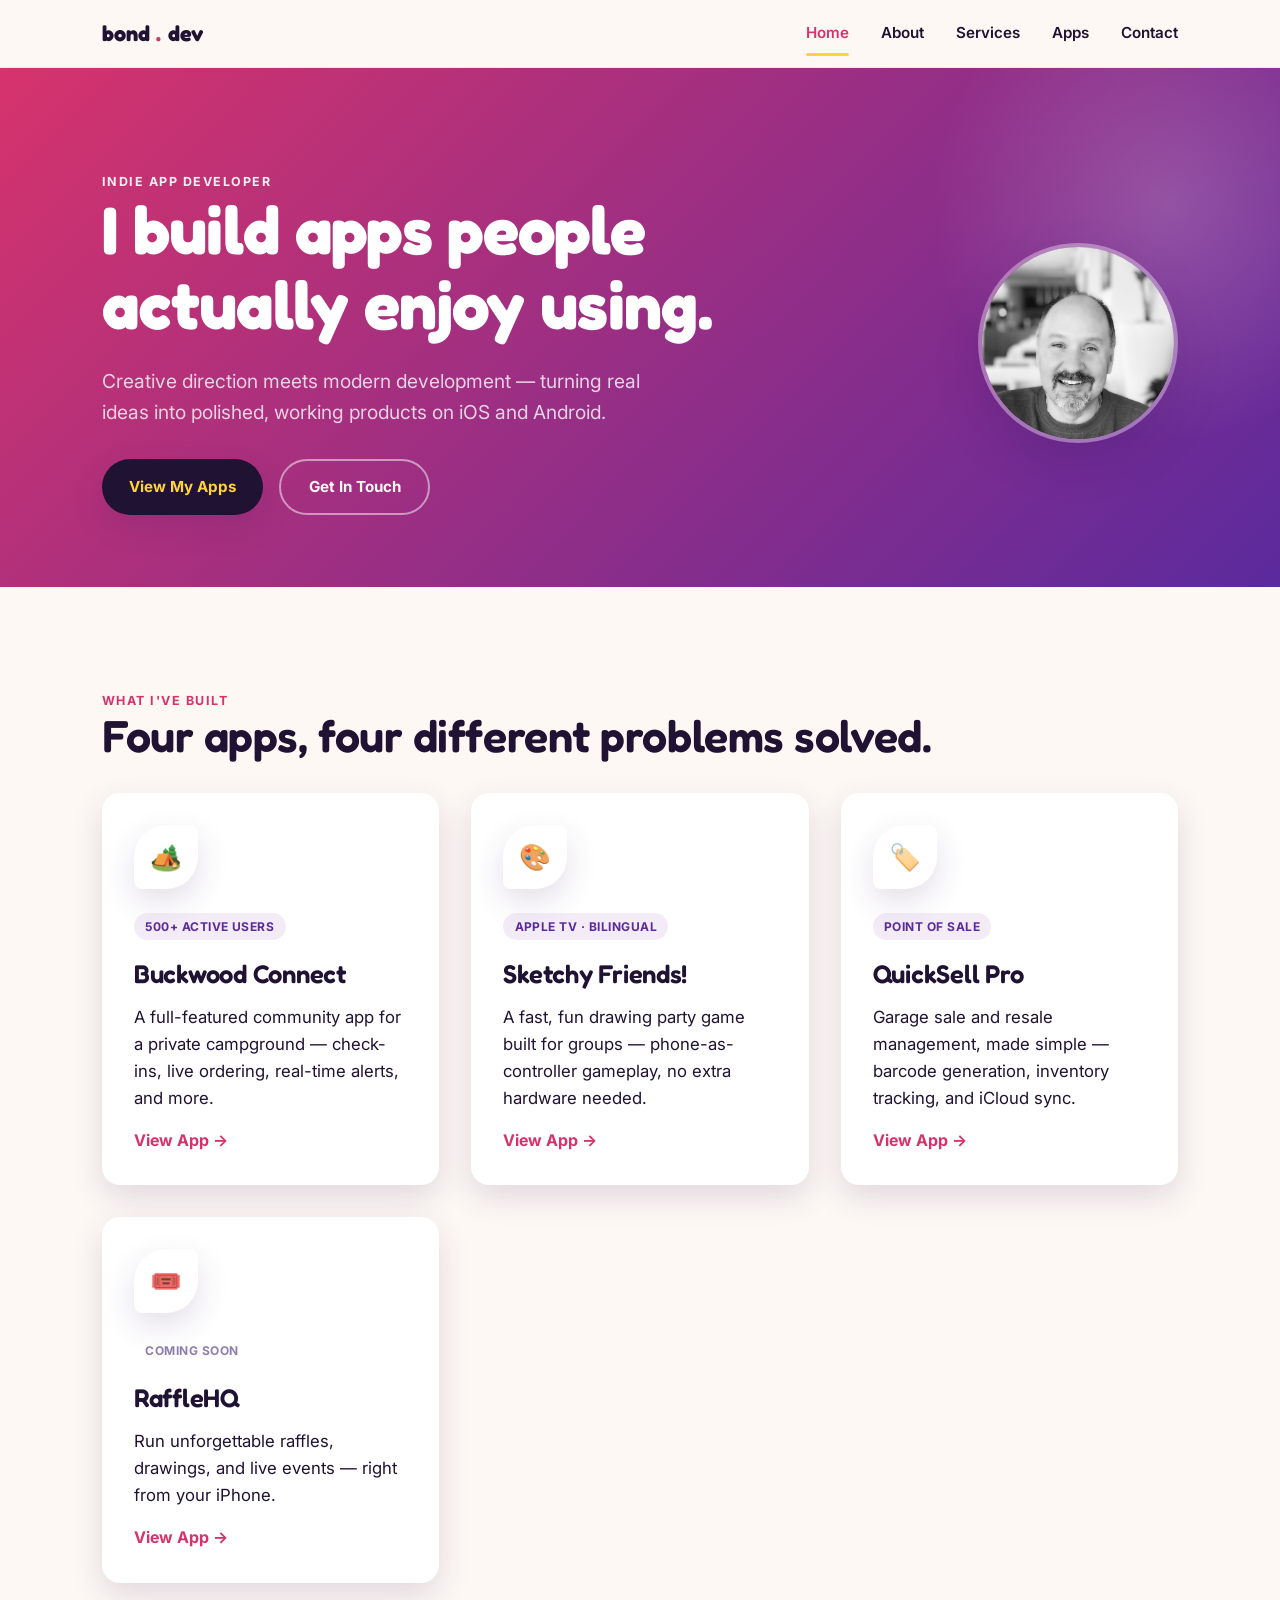
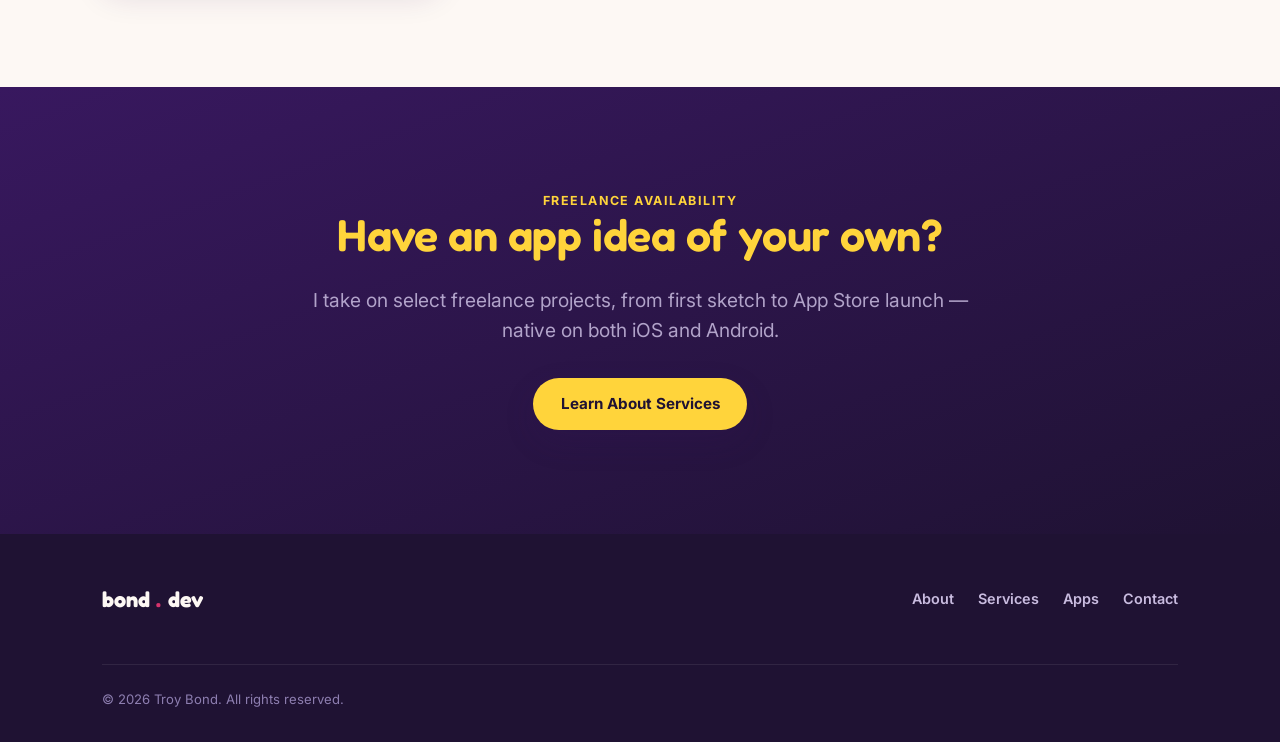
==== index.html @ 11072d7e "Update index.html" ====
<!DOCTYPE html>
<html lang="en">
<head>
<meta charset="UTF-8">
<meta name="viewport" content="width=device-width, initial-scale=1.0">
<title>Bond.dev — Apps People Actually Enjoy Using</title>
<meta name="description" content="Troy Bond builds creative, user-first apps for iOS and Android — and takes on select freelance app development projects.">
<link rel="stylesheet" href="css/style.css">
</head>
<body>

<nav class="site-nav">
  <div class="wrap">
    <a href="index.html" class="brand">bond<span class="dot">.</span>dev</a>
    <button class="nav-toggle" aria-label="Toggle menu">☰</button>
    <div class="nav-links">
      <a href="index.html" class="active">Home</a>
      <a href="about.html">About</a>
      <a href="services.html">Services</a>
      <a href="apps.html">Apps</a>
      <a href="contact.html">Contact</a>
    </div>
  </div>
</nav>

<header class="hero on-brand">
  <div class="wrap">
    <div class="hero-split">
      <div>
        <p class="eyebrow">Indie App Developer</p>
        <h1>I build apps people<br>actually enjoy using.</h1>
        <p class="lede">Creative direction meets modern development — turning real ideas into polished, working products on iOS and Android.</p>
        <div class="hero-actions">
          <a href="apps.html" class="btn btn--primary">View My Apps</a>
          <a href="contact.html" class="btn btn--ghost">Get In Touch</a>
        </div>
      </div>
      <img class="hero-photo" src="images/troy-bond.jpeg" alt="Troy Bond">
    </div>
  </div>
</header>

<section class="section">
  <div class="wrap">
    <p class="eyebrow">What I've Built</p>
    <h2 class="mb-4">Four apps, four different problems solved.</h2>

    <div class="feature-grid" style="grid-template-columns: repeat(auto-fit, minmax(260px, 1fr));">

      <a href="buckwood-connect.html" class="card app-card">
        <div class="stamp stamp--app">🏕️</div>
        <span class="tag">500+ Active Users</span>
        <h3>Buckwood Connect</h3>
        <p>A full-featured community app for a private campground — check-ins, live ordering, real-time alerts, and more.</p>
        <span style="font-weight:700; color: var(--magenta);">View App →</span>
      </a>

      <a href="sketchy-friends.html" class="card app-card">
        <div class="stamp stamp--app">🎨</div>
        <span class="tag">Apple TV · Bilingual</span>
        <h3>Sketchy Friends!</h3>
        <p>A fast, fun drawing party game built for groups — phone-as-controller gameplay, no extra hardware needed.</p>
        <span style="font-weight:700; color: var(--magenta);">View App →</span>
      </a>

      <a href="quicksell-pro.html" class="card app-card">
        <div class="stamp stamp--app">🏷️</div>
        <span class="tag">Point of Sale</span>
        <h3>QuickSell Pro</h3>
        <p>Garage sale and resale management, made simple — barcode generation, inventory tracking, and iCloud sync.</p>
        <span style="font-weight:700; color: var(--magenta);">View App →</span>
      </a>

      <a href="rafflehq.html" class="card app-card">
        <div class="stamp stamp--app">🎟️</div>
        <span class="tag tag--soon">Coming Soon</span>
        <h3>RaffleHQ</h3>
        <p>Run unforgettable raffles, drawings, and live events — right from your iPhone.</p>
        <span style="font-weight:700; color: var(--magenta);">View App →</span>
      </a>

    </div>
  </div>
</section>

<section class="section on-dark">
  <div class="wrap center">
    <p class="eyebrow">Freelance Availability</p>
    <h2 class="mb-3">Have an app idea of your own?</h2>
    <p class="lede max-w-text" style="margin: 0 auto 2rem;">I take on select freelance projects, from first sketch to App Store launch — native on both iOS and Android.</p>
    <a href="services.html" class="btn btn--accent">Learn About Services</a>
  </div>
</section>

<footer class="site-footer">
  <div class="wrap">
    <a href="index.html" class="brand">bond<span class="dot">.</span>dev</a>
    <div class="footer-links">
      <a href="about.html">About</a>
      <a href="services.html">Services</a>
      <a href="apps.html">Apps</a>
      <a href="contact.html">Contact</a>
    </div>
    <p class="footer-fine">© 2026 Troy Bond. All rights reserved.</p>
  </div>
</footer>

<script src="js/main.js"></script>
</body>
</html>
---- css/style.css ----
/* ==========================================================================
   BOND.DEV — Design System
   Bold & Colorful · Magenta-Purple gradient · Yellow accent · Rounded type
   ========================================================================== */

@import url('https://fonts.googleapis.com/css2?family=Fredoka:wght@400;500;600;700&family=Inter:wght@400;500;600;700;800&display=swap');

:root {
  /* Color tokens */
  --magenta: #d6336c;
  --magenta-soft: #f06595;
  --purple: #5b2a9d;
  --purple-deep: #38185f;
  --ink: #1f1233;
  --ink-soft: #c9bce0;
  --ink-faint: #8d7eb0;
  --yellow: #ffd43b;
  --yellow-deep: #f5b800;
  --cream: #fdf8f4;
  --cream-dim: #f3ecf7;
  --white: #ffffff;

  /* Gradients */
  --grad-primary: linear-gradient(135deg, var(--magenta) 0%, var(--purple) 100%);
  --grad-primary-soft: linear-gradient(135deg, var(--magenta-soft) 0%, var(--purple) 100%);
  --grad-deep: linear-gradient(160deg, var(--purple-deep) 0%, var(--ink) 100%);

  /* Type */
  --font-display: 'Fredoka', sans-serif;
  --font-body: 'Inter', sans-serif;

  /* Spacing scale */
  --sp-1: 0.5rem;
  --sp-2: 1rem;
  --sp-3: 1.5rem;
  --sp-4: 2rem;
  --sp-5: 3rem;
  --sp-6: 4.5rem;
  --sp-7: 6.5rem;

  /* Shape */
  --radius-sm: 10px;
  --radius-md: 18px;
  --radius-lg: 28px;
  --radius-stamp: 32px 8px 32px 8px;

  /* Shadow */
  --shadow-card: 0 12px 32px rgba(56, 24, 95, 0.14);
  --shadow-lift: 0 18px 44px rgba(56, 24, 95, 0.22);
}

/* ---------- Reset ---------- */
* { margin: 0; padding: 0; box-sizing: border-box; }

html {
  scroll-behavior: smooth;
}

body {
  font-family: var(--font-body);
  background: var(--cream);
  color: var(--ink);
  line-height: 1.6;
  -webkit-font-smoothing: antialiased;
  overflow-x: hidden;
}

img { max-width: 100%; display: block; }
a { color: inherit; text-decoration: none; }
ul { list-style: none; }
button { font-family: inherit; cursor: pointer; border: none; background: none; }

@media (prefers-reduced-motion: reduce) {
  *, *::before, *::after {
    animation-duration: 0.001ms !important;
    animation-iteration-count: 1 !important;
    transition-duration: 0.001ms !important;
    scroll-behavior: auto !important;
  }
}

:focus-visible {
  outline: 3px solid var(--yellow);
  outline-offset: 3px;
  border-radius: 4px;
}

/* ---------- Typography ---------- */
h1, h2, h3, h4 {
  font-family: var(--font-display);
  font-weight: 600;
  line-height: 1.12;
  letter-spacing: -0.01em;
}

h1 { font-size: clamp(2.4rem, 5.5vw, 4.2rem); font-weight: 700; }
h2 { font-size: clamp(1.9rem, 3.6vw, 2.8rem); }
h3 { font-size: clamp(1.3rem, 2.2vw, 1.6rem); }
h4 { font-size: 1.1rem; font-weight: 600; }

p { font-size: 1.05rem; color: var(--ink); }
.lede { font-size: 1.2rem; color: var(--ink); opacity: 0.85; }

.eyebrow {
  font-family: var(--font-body);
  font-weight: 700;
  font-size: 0.78rem;
  letter-spacing: 0.12em;
  text-transform: uppercase;
  color: var(--magenta);
}

.on-dark .eyebrow { color: var(--yellow); }

/* ---------- Layout helpers ---------- */
.wrap {
  max-width: 1140px;
  margin: 0 auto;
  padding: 0 var(--sp-4);
}

.section {
  padding: var(--sp-7) 0;
}

.section--tight { padding: var(--sp-5) 0; }

.on-dark {
  background: var(--grad-deep);
  color: var(--cream);
}

.on-dark h1 { color: var(--cream); }
.on-dark h2, .on-dark h3 { color: var(--yellow); }
.on-dark h4 { color: var(--cream); }
.on-dark p { color: var(--ink-soft); }

.on-brand {
  background: var(--grad-primary);
  color: var(--white);
}
.on-brand h1, .on-brand h2, .on-brand h3 { color: var(--white); }
.on-brand p { color: rgba(255,255,255,0.92); }

/* ---------- Buttons ---------- */
.btn {
  display: inline-flex;
  align-items: center;
  gap: 0.5rem;
  font-family: var(--font-body);
  font-weight: 700;
  font-size: 0.95rem;
  padding: 0.85rem 1.7rem;
  border-radius: 999px;
  transition: transform 0.18s ease, box-shadow 0.18s ease;
}

.btn:hover { transform: translateY(-2px); }
.btn:active { transform: translateY(0); }

.btn--primary {
  background: var(--ink);
  color: var(--yellow);
  box-shadow: var(--shadow-card);
}
.btn--primary:hover { box-shadow: var(--shadow-lift); }

.btn--accent {
  background: var(--yellow);
  color: var(--ink);
  box-shadow: var(--shadow-card);
}
.btn--accent:hover { box-shadow: var(--shadow-lift); }

.btn--ghost {
  background: transparent;
  color: var(--ink);
  border: 2px solid var(--ink);
}
.on-dark .btn--ghost, .on-brand .btn--ghost {
  color: var(--cream);
  border-color: rgba(255,255,255,0.5);
}

.btn--pending {
  background: rgba(255,255,255,0.15);
  color: var(--cream);
  border: 2px dashed rgba(255,255,255,0.5);
  cursor: default;
}
.btn--pending:hover { transform: none; }

/* ---------- Nav ---------- */
.site-nav {
  position: sticky;
  top: 0;
  z-index: 100;
  background: rgba(253, 248, 244, 0.92);
  backdrop-filter: blur(10px);
  border-bottom: 1px solid rgba(91, 42, 157, 0.08);
}

.site-nav .wrap {
  display: flex;
  align-items: center;
  justify-content: space-between;
  padding-top: var(--sp-2);
  padding-bottom: var(--sp-2);
}

.brand {
  font-family: var(--font-display);
  font-size: 1.35rem;
  font-weight: 700;
  color: var(--ink);
  display: flex;
  align-items: center;
  gap: 0.4rem;
}

.brand .dot { color: var(--magenta); }

.nav-links {
  display: flex;
  gap: var(--sp-4);
  font-weight: 600;
  font-size: 0.95rem;
}

.nav-links a {
  position: relative;
  padding: 0.3rem 0;
  transition: color 0.15s ease;
}

.nav-links a:hover { color: var(--magenta); }

.nav-links a.active { color: var(--magenta); }
.nav-links a.active::after {
  content: '';
  position: absolute;
  left: 0; right: 0; bottom: -6px;
  height: 3px;
  background: var(--yellow);
  border-radius: 3px;
}

.nav-toggle {
  display: none;
  font-size: 1.6rem;
  color: var(--ink);
}

@media (max-width: 760px) {
  .nav-links {
    position: fixed;
    top: 64px;
    left: 0; right: 0;
    background: var(--cream);
    flex-direction: column;
    gap: 0;
    padding: var(--sp-2) var(--sp-4) var(--sp-4);
    transform: translateY(-110%);
    transition: transform 0.25s ease;
    box-shadow: var(--shadow-card);
  }
  .nav-links.open { transform: translateY(0); }
  .nav-links a { padding: 0.8rem 0; border-bottom: 1px solid rgba(91,42,157,0.08); }
  .nav-toggle { display: block; }
}

/* ---------- Footer ---------- */
.site-footer {
  background: var(--ink);
  color: var(--ink-soft);
  padding: var(--sp-5) 0 var(--sp-4);
}

.site-footer .wrap {
  display: flex;
  flex-wrap: wrap;
  justify-content: space-between;
  align-items: center;
  gap: var(--sp-3);
}

.site-footer .brand { color: var(--cream); }
.site-footer a:hover { color: var(--yellow); }

.footer-links {
  display: flex;
  gap: var(--sp-3);
  font-size: 0.9rem;
  font-weight: 600;
}

.footer-fine {
  width: 100%;
  font-size: 0.82rem;
  color: var(--ink-faint);
  margin-top: var(--sp-3);
  padding-top: var(--sp-3);
  border-top: 1px solid rgba(255,255,255,0.08);
}

/* ---------- Stamp (signature element) ---------- */
/* A rounded "sticker" shape used as the recurring visual signature —
   nods to laptop/water-bottle sticker culture, fitting an indie creative-dev brand */
.stamp {
  display: inline-flex;
  align-items: center;
  justify-content: center;
  border-radius: var(--radius-stamp);
  font-family: var(--font-display);
  font-weight: 600;
  text-align: center;
  position: relative;
}

.stamp--app {
  width: 64px;
  height: 64px;
  font-size: 1.6rem;
  background: var(--white);
  box-shadow: var(--shadow-card);
  color: var(--ink);
  flex-shrink: 0;
}

/* ---------- Cards ---------- */
.card {
  background: var(--white);
  border-radius: var(--radius-md);
  padding: var(--sp-4);
  box-shadow: var(--shadow-card);
  transition: transform 0.2s ease, box-shadow 0.2s ease;
}

.card:hover { transform: translateY(-4px); box-shadow: var(--shadow-lift); }

.app-card {
  display: flex;
  flex-direction: column;
  gap: var(--sp-2);
  text-decoration: none;
}

.app-card .stamp--app { margin-bottom: var(--sp-1); }

.app-card h3 { margin-top: 0.2rem; }

.app-card .tag {
  display: inline-block;
  font-size: 0.75rem;
  font-weight: 700;
  letter-spacing: 0.04em;
  text-transform: uppercase;
  padding: 0.25rem 0.7rem;
  border-radius: 999px;
  background: var(--cream-dim);
  color: var(--purple);
  width: fit-content;
}

.app-card .tag--soon {
  background: rgba(255,255,255,0.15);
  color: var(--ink-faint);
}

.app-card-img {
  width: calc(100% + 2 * var(--sp-4));
  height: 170px;
  margin: calc(-1 * var(--sp-4)) calc(-1 * var(--sp-4)) var(--sp-3);
  border-radius: var(--radius-md) var(--radius-md) 0 0;
  display: block;
  object-fit: cover;
  object-position: center;
}

/* ---------- Hero photo ---------- */
.hero-split {
  display: grid;
  grid-template-columns: 1fr auto;
  gap: var(--sp-5);
  align-items: center;
}

.hero-photo {
  width: 200px;
  height: 200px;
  border-radius: 50%;
  object-fit: cover;
  object-position: top center;
  border: 4px solid rgba(255,255,255,0.35);
  flex-shrink: 0;
  box-shadow: var(--shadow-lift);
}

@media (max-width: 640px) {
  .hero-split { grid-template-columns: 1fr; }
  .hero-photo { width: 130px; height: 130px; margin: 0 auto; order: -1; }
}

/* ---------- Hero ---------- */
.hero {
  padding: var(--sp-7) 0 var(--sp-6);
  position: relative;
  overflow: hidden;
}

.hero::before {
  content: '';
  position: absolute;
  top: -20%; right: -10%;
  width: 480px; height: 480px;
  background: radial-gradient(circle, rgba(255,255,255,0.18) 0%, transparent 70%);
  border-radius: 50%;
  pointer-events: none;
}

.hero .wrap {
  display: grid;
  gap: var(--sp-4);
}

.hero h1 { margin-bottom: var(--sp-3); }
.hero .lede { margin-bottom: var(--sp-4); max-width: 540px; }
.hero-actions { display: flex; gap: var(--sp-2); flex-wrap: wrap; }

/* ---------- Feature blocks ---------- */
.feature-grid {
  display: grid;
  grid-template-columns: repeat(auto-fit, minmax(240px, 1fr));
  gap: var(--sp-4);
  margin-top: var(--sp-4);
}

.feature {
  display: flex;
  flex-direction: column;
  gap: 0.4rem;
}

.feature h4 { color: var(--purple); }
.on-dark .feature h4, .on-brand .feature h4 { color: var(--yellow); }

.feature p { font-size: 0.97rem; }

/* ---------- Process steps ---------- */
.process-list {
  display: flex;
  flex-direction: column;
  gap: var(--sp-3);
  margin-top: var(--sp-4);
}

.process-step {
  display: flex;
  gap: var(--sp-3);
  align-items: flex-start;
}

.process-num {
  flex-shrink: 0;
  width: 48px; height: 48px;
  border-radius: var(--radius-stamp);
  background: var(--grad-primary);
  color: var(--white);
  display: flex;
  align-items: center;
  justify-content: center;
  font-family: var(--font-display);
  font-weight: 700;
  font-size: 1.1rem;
}

.process-step h4 { margin-bottom: 0.2rem; }

/* ---------- Stat callout ---------- */
.stat-callout {
  display: inline-flex;
  align-items: center;
  gap: var(--sp-2);
  background: rgba(255,255,255,0.14);
  border: 1px solid rgba(255,255,255,0.25);
  border-radius: var(--radius-md);
  padding: var(--sp-2) var(--sp-3);
  font-weight: 700;
  margin-top: var(--sp-2);
}

.stat-callout .num {
  font-family: var(--font-display);
  font-size: 1.6rem;
  color: var(--yellow);
}

/* ---------- Screenshot placeholder ---------- */
.shot-row {
  display: grid;
  grid-template-columns: repeat(auto-fit, minmax(160px, 1fr));
  gap: var(--sp-3);
  margin: var(--sp-5) 0;
}

.shot-placeholder {
  aspect-ratio: 9/19.5;
  border-radius: var(--radius-lg);
  background: linear-gradient(160deg, rgba(255,255,255,0.16), rgba(255,255,255,0.04));
  border: 2px dashed rgba(255,255,255,0.35);
  display: flex;
  align-items: center;
  justify-content: center;
  text-align: center;
  font-size: 0.82rem;
  color: var(--ink-soft);
  padding: var(--sp-2);
}

body:not(.on-dark-page) .shot-placeholder {
  border-color: rgba(91,42,157,0.3);
  background: var(--cream-dim);
  color: var(--ink-faint);
}

/* Real screenshots */
.shot-img {
  width: 100%;
  border-radius: var(--radius-lg);
  display: block;
  box-shadow: var(--shadow-lift);
}

/* Landscape screenshots (Apple TV) */
.shot-row--landscape {
  grid-template-columns: repeat(auto-fit, minmax(280px, 1fr));
}

/* App banner image (hero area) */
.app-banner-img {
  width: 100%;
  max-width: 820px;
  border-radius: var(--radius-lg);
  display: block;
  margin: var(--sp-4) auto 0;
  box-shadow: var(--shadow-lift);
}

/* ---------- Forms ---------- */
.form-field {
  display: flex;
  flex-direction: column;
  gap: 0.4rem;
  margin-bottom: var(--sp-3);
}

.form-field label {
  font-weight: 700;
  font-size: 0.9rem;
}

.form-field input,
.form-field textarea {
  font-family: var(--font-body);
  font-size: 1rem;
  padding: 0.85rem 1rem;
  border-radius: var(--radius-sm);
  border: 2px solid var(--cream-dim);
  background: var(--white);
  color: var(--ink);
  transition: border-color 0.15s ease;
}

.form-field input:focus,
.form-field textarea:focus {
  border-color: var(--magenta);
  outline: none;
}

.form-field textarea { resize: vertical; min-height: 140px; }

.form-note {
  font-size: 0.85rem;
  color: var(--ink-faint);
  margin-top: var(--sp-2);
}

.form-success {
  display: none;
  background: var(--cream-dim);
  border-radius: var(--radius-md);
  padding: var(--sp-3);
  font-weight: 600;
  color: var(--purple);
}

.form-success.show { display: block; }

/* ---------- Two column layout ---------- */
.split {
  display: grid;
  grid-template-columns: 1fr 1fr;
  gap: var(--sp-5);
  align-items: center;
}

@media (max-width: 760px) {
  .split { grid-template-columns: 1fr; }
}

/* ---------- App page header ---------- */
.app-header {
  display: flex;
  align-items: center;
  gap: var(--sp-3);
  margin-bottom: var(--sp-2);
}

.app-header .stamp--app { width: 80px; height: 80px; font-size: 2rem; }

.pending-badge {
  display: inline-flex;
  align-items: center;
  gap: 0.4rem;
  background: rgba(255,255,255,0.15);
  border: 1px dashed rgba(255,255,255,0.5);
  border-radius: 999px;
  padding: 0.5rem 1.1rem;
  font-size: 0.85rem;
  font-weight: 700;
  color: var(--cream);
}

.pending-badge::before {
  content: '';
  width: 8px; height: 8px;
  border-radius: 50%;
  background: var(--yellow);
}

/* ---------- Generic utility ---------- */
.center { text-align: center; }
.mt-1 { margin-top: var(--sp-1); }
.mt-2 { margin-top: var(--sp-2); }
.mt-3 { margin-top: var(--sp-3); }
.mt-4 { margin-top: var(--sp-4); }
.mb-2 { margin-bottom: var(--sp-2); }
.mb-3 { margin-bottom: var(--sp-3); }
.mb-4 { margin-bottom: var(--sp-4); }
.max-w-text { max-width: 680px; }
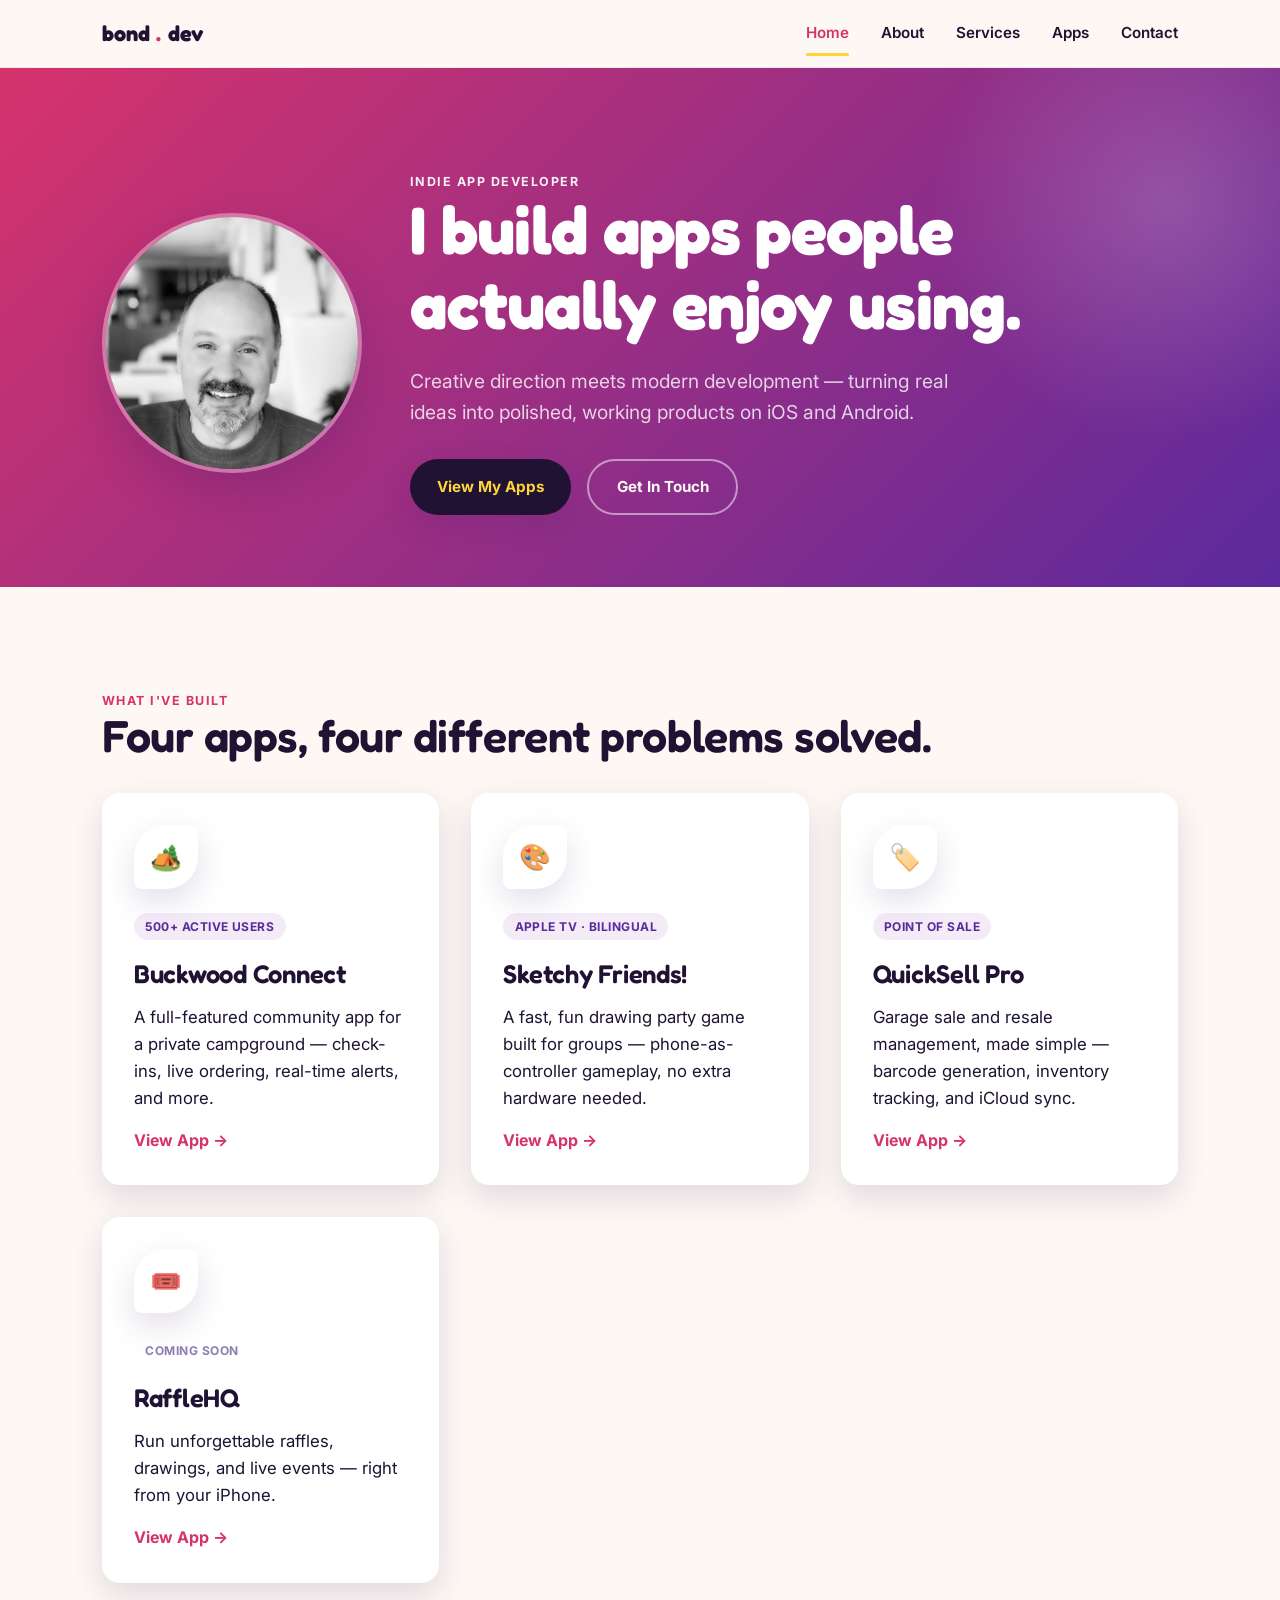
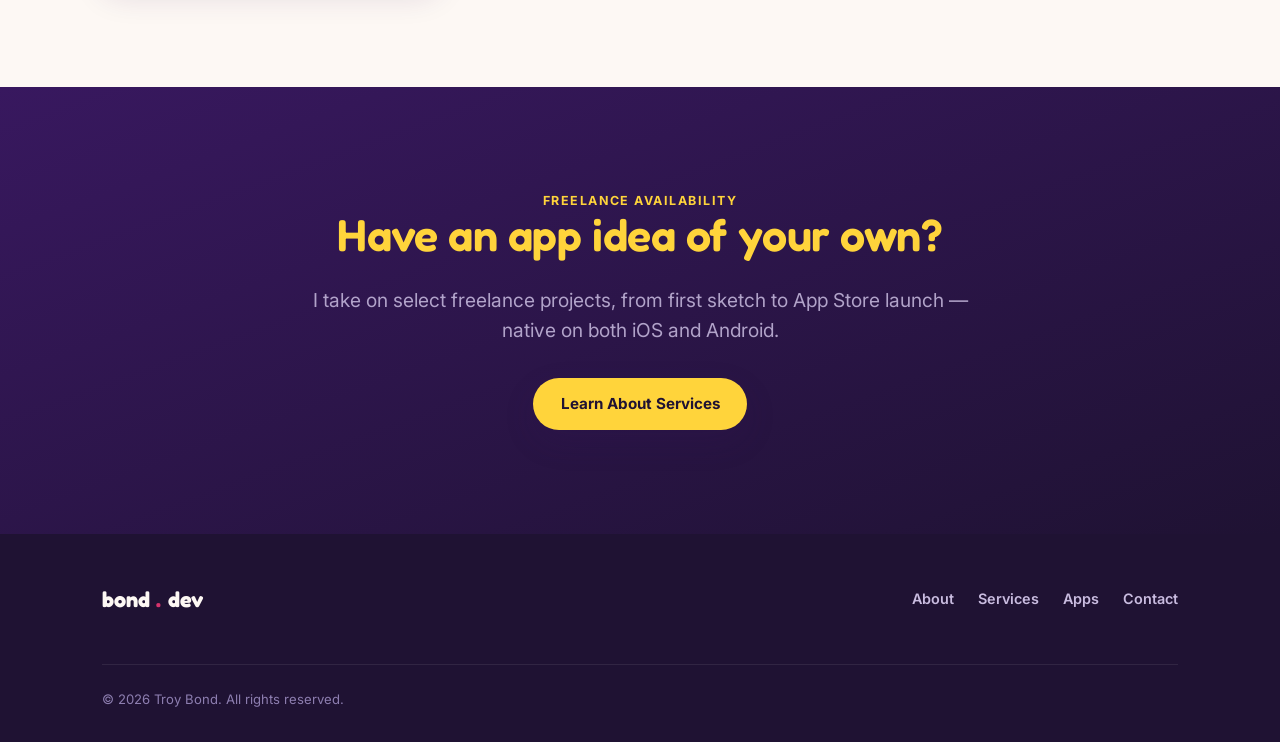
==== commit 936d85a8: "Update index.html" ====
--- a/index.html
+++ b/index.html
@@ -26,6 +26,7 @@
 <header class="hero on-brand">
   <div class="wrap">
     <div class="hero-split">
+      <img class="hero-photo" src="images/troy-bond.jpeg" alt="Troy Bond">
       <div>
         <p class="eyebrow">Indie App Developer</p>
         <h1>I build apps people<br>actually enjoy using.</h1>
@@ -35,7 +36,6 @@
           <a href="contact.html" class="btn btn--ghost">Get In Touch</a>
         </div>
       </div>
-      <img class="hero-photo" src="images/troy-bond.jpeg" alt="Troy Bond">
     </div>
   </div>
 </header>
--- a/css/style.css
+++ b/css/style.css
@@ -367,11 +367,16 @@
   color: var(--ink-faint);
 }
 
-.app-card-img {
-  width: calc(100% + 2 * var(--sp-4));
-  height: 170px;
+.app-card-img-wrap {
   margin: calc(-1 * var(--sp-4)) calc(-1 * var(--sp-4)) var(--sp-3);
   border-radius: var(--radius-md) var(--radius-md) 0 0;
+  overflow: hidden;
+  height: 170px;
+}
+
+.app-card-img {
+  width: 100%;
+  height: 100%;
   display: block;
   object-fit: cover;
   object-position: center;
@@ -380,14 +385,14 @@
 /* ---------- Hero photo ---------- */
 .hero-split {
   display: grid;
-  grid-template-columns: 1fr auto;
+  grid-template-columns: auto 1fr;
   gap: var(--sp-5);
   align-items: center;
 }
 
 .hero-photo {
-  width: 200px;
-  height: 200px;
+  width: 260px;
+  height: 260px;
   border-radius: 50%;
   object-fit: cover;
   object-position: top center;
@@ -396,9 +401,9 @@
   box-shadow: var(--shadow-lift);
 }
 
-@media (max-width: 640px) {
+@media (max-width: 680px) {
   .hero-split { grid-template-columns: 1fr; }
-  .hero-photo { width: 130px; height: 130px; margin: 0 auto; order: -1; }
+  .hero-photo { width: 150px; height: 150px; margin: 0 auto; }
 }
 
 /* ---------- Hero ---------- */
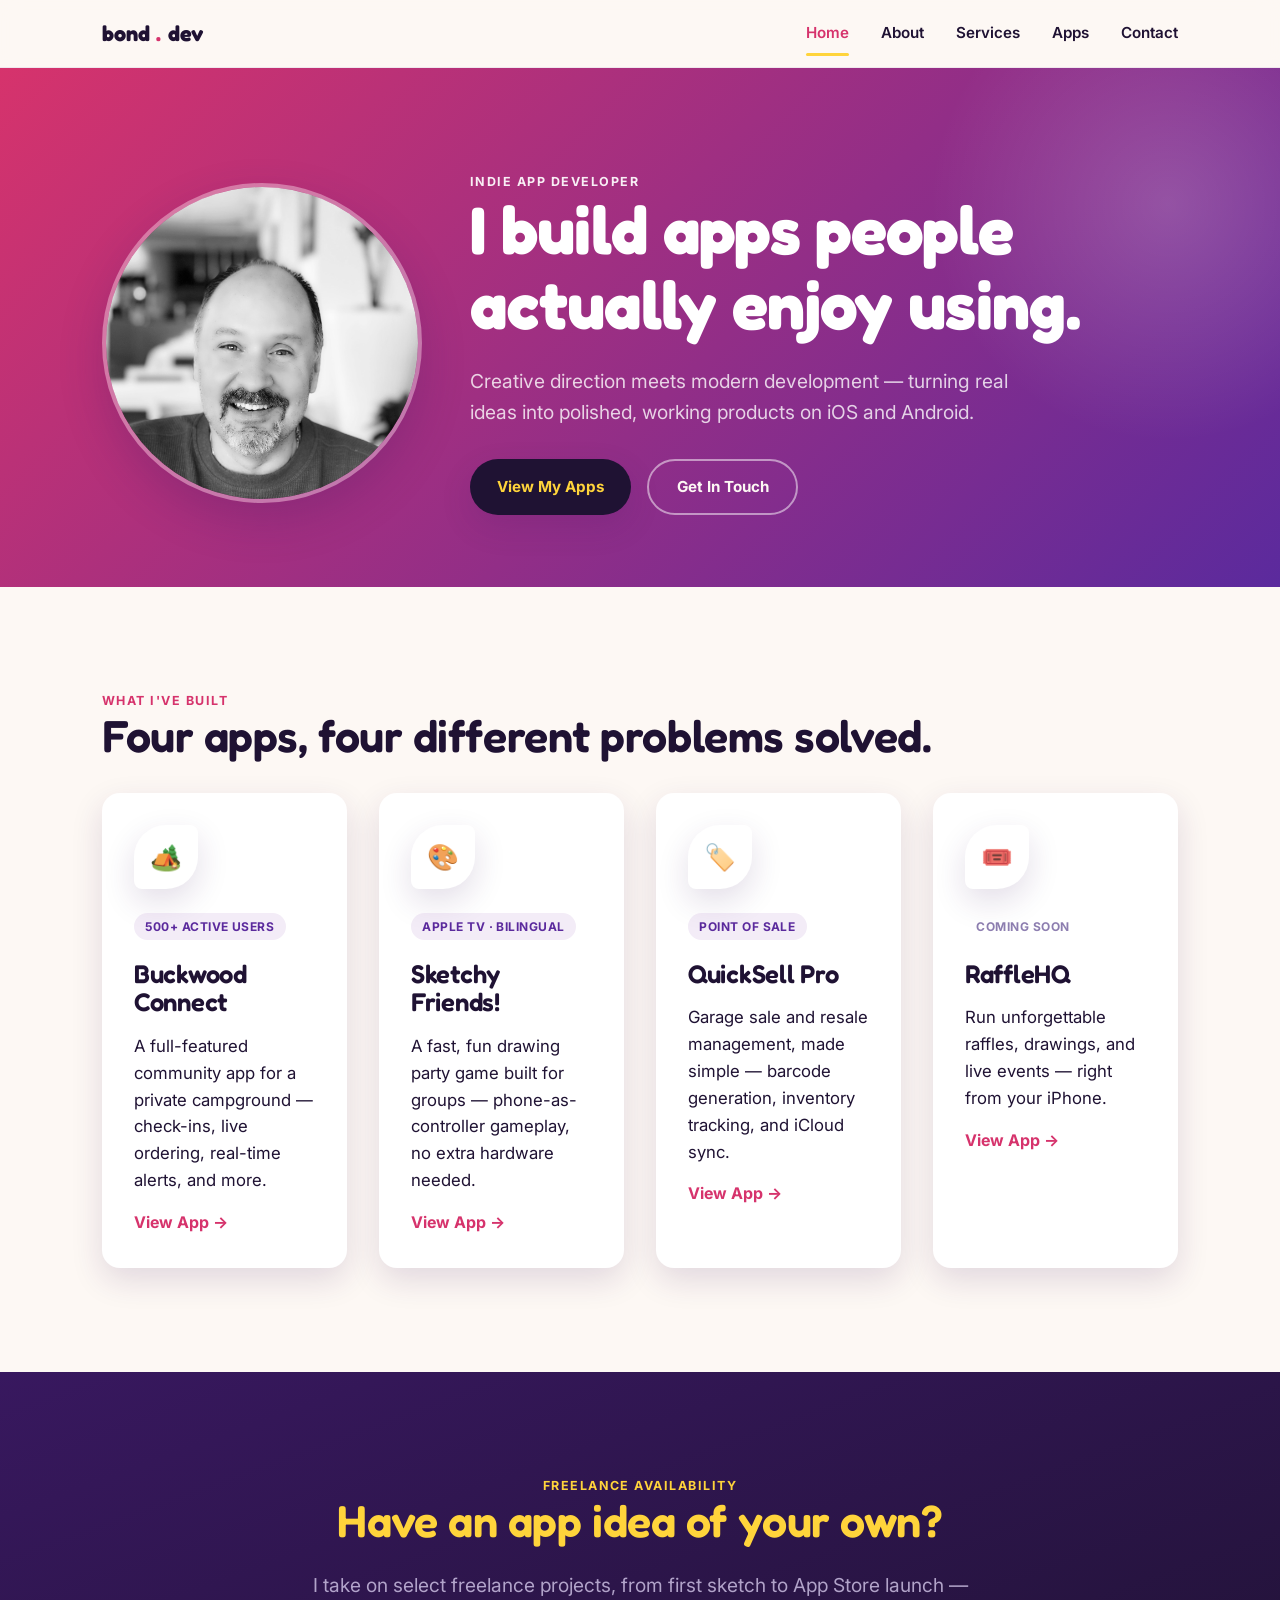
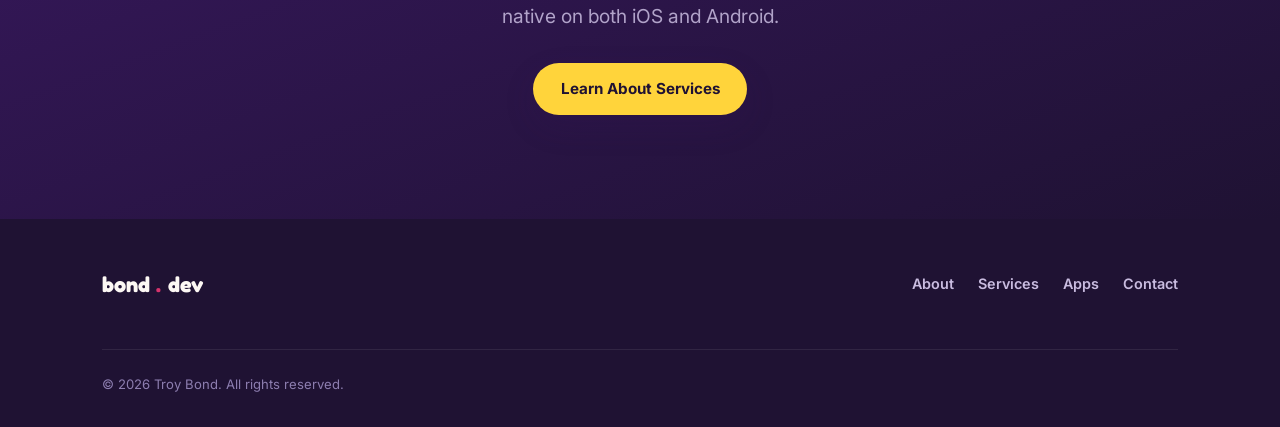
==== commit 8300901f: "Update index.html" ====
--- a/index.html
+++ b/index.html
@@ -45,7 +45,7 @@
     <p class="eyebrow">What I've Built</p>
     <h2 class="mb-4">Four apps, four different problems solved.</h2>
 
-    <div class="feature-grid" style="grid-template-columns: repeat(auto-fit, minmax(260px, 1fr));">
+    <div class="feature-grid" style="grid-template-columns: repeat(auto-fit, minmax(200px, 1fr));">
 
       <a href="buckwood-connect.html" class="card app-card">
         <div class="stamp stamp--app">🏕️</div>
--- a/css/style.css
+++ b/css/style.css
@@ -367,11 +367,15 @@
   color: var(--ink-faint);
 }
 
+/* Cards with banner images — zero padding on card, image fills top naturally */
+.app-card--with-img {
+  padding: 0;
+  overflow: hidden; /* clips image corners to card border-radius */
+}
+
 .app-card-img-wrap {
-  margin: calc(-1 * var(--sp-4)) calc(-1 * var(--sp-4)) var(--sp-3);
-  border-radius: var(--radius-md) var(--radius-md) 0 0;
-  overflow: hidden;
   height: 170px;
+  width: 100%;
 }
 
 .app-card-img {
@@ -382,6 +386,13 @@
   object-position: center;
 }
 
+.app-card-body {
+  padding: var(--sp-4);
+  display: flex;
+  flex-direction: column;
+  gap: var(--sp-2);
+}
+
 /* ---------- Hero photo ---------- */
 .hero-split {
   display: grid;
@@ -391,8 +402,8 @@
 }
 
 .hero-photo {
-  width: 260px;
-  height: 260px;
+  width: 320px;
+  height: 320px;
   border-radius: 50%;
   object-fit: cover;
   object-position: top center;
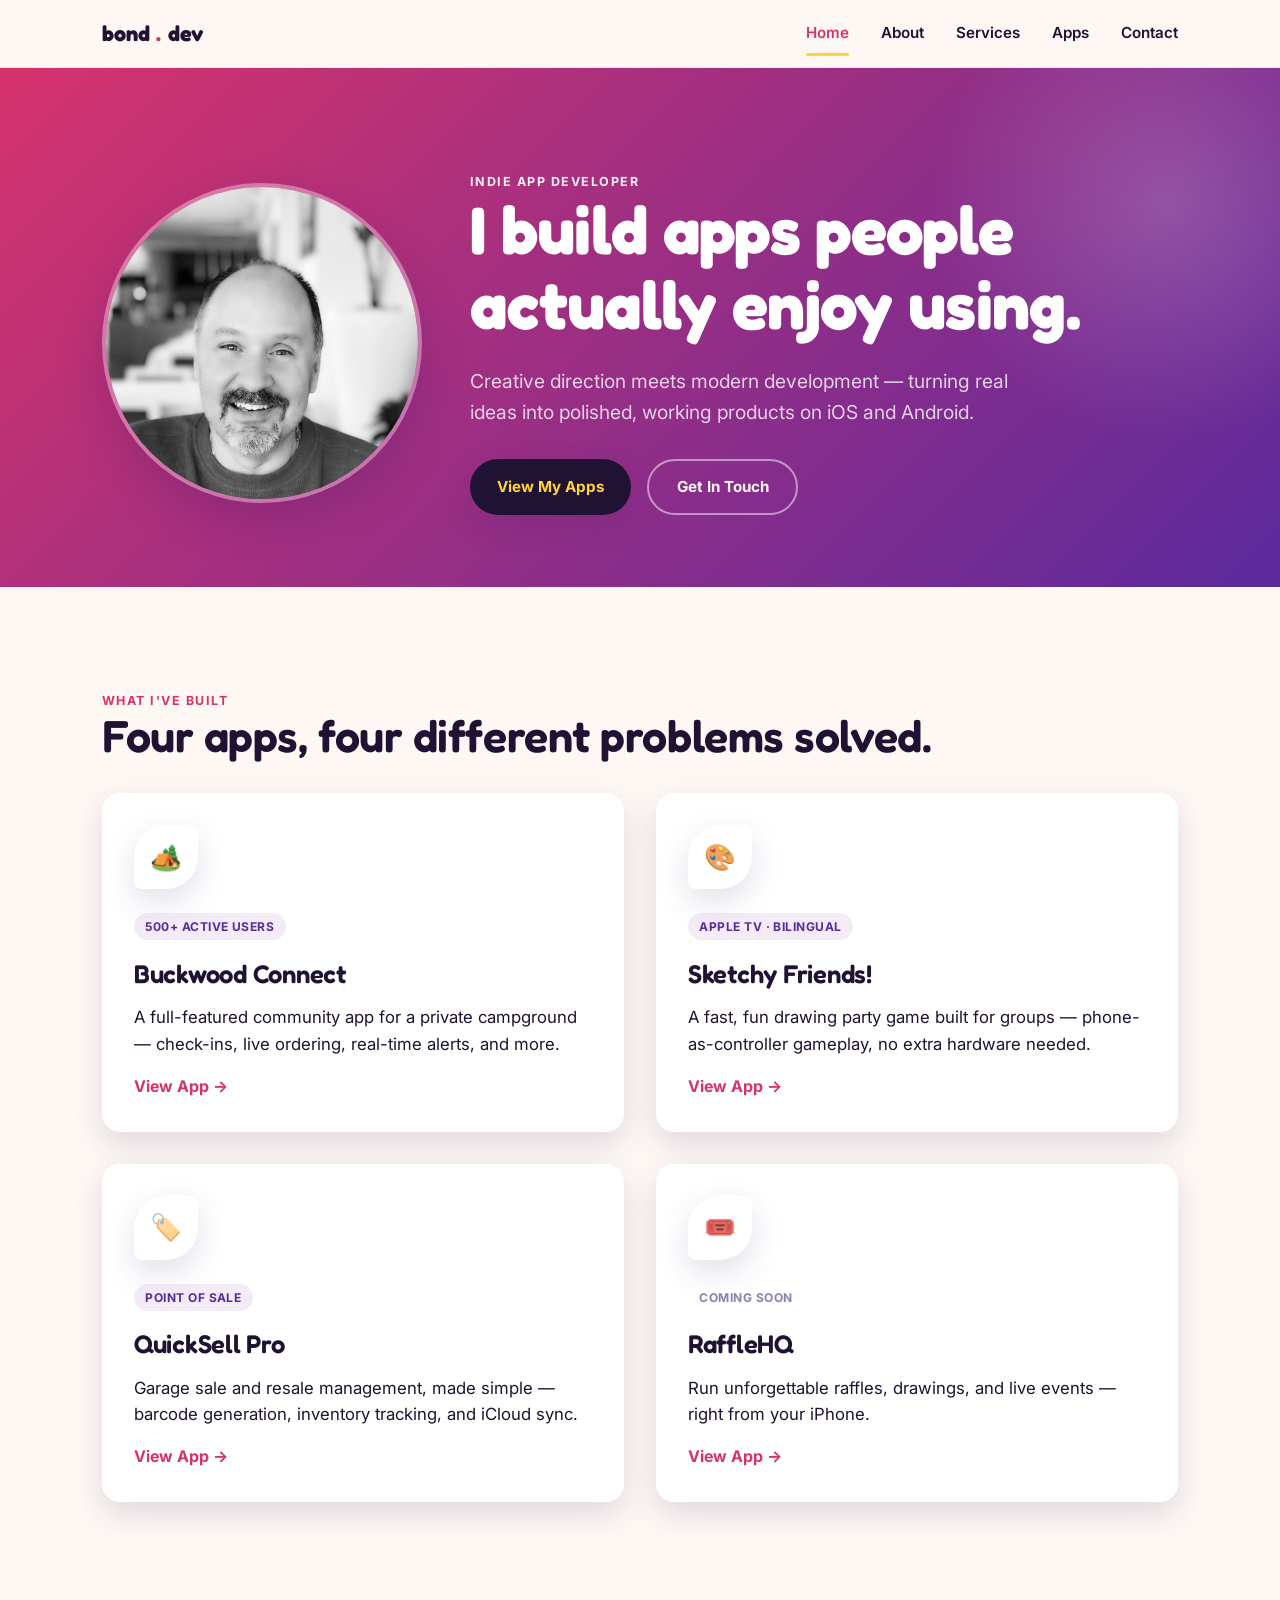
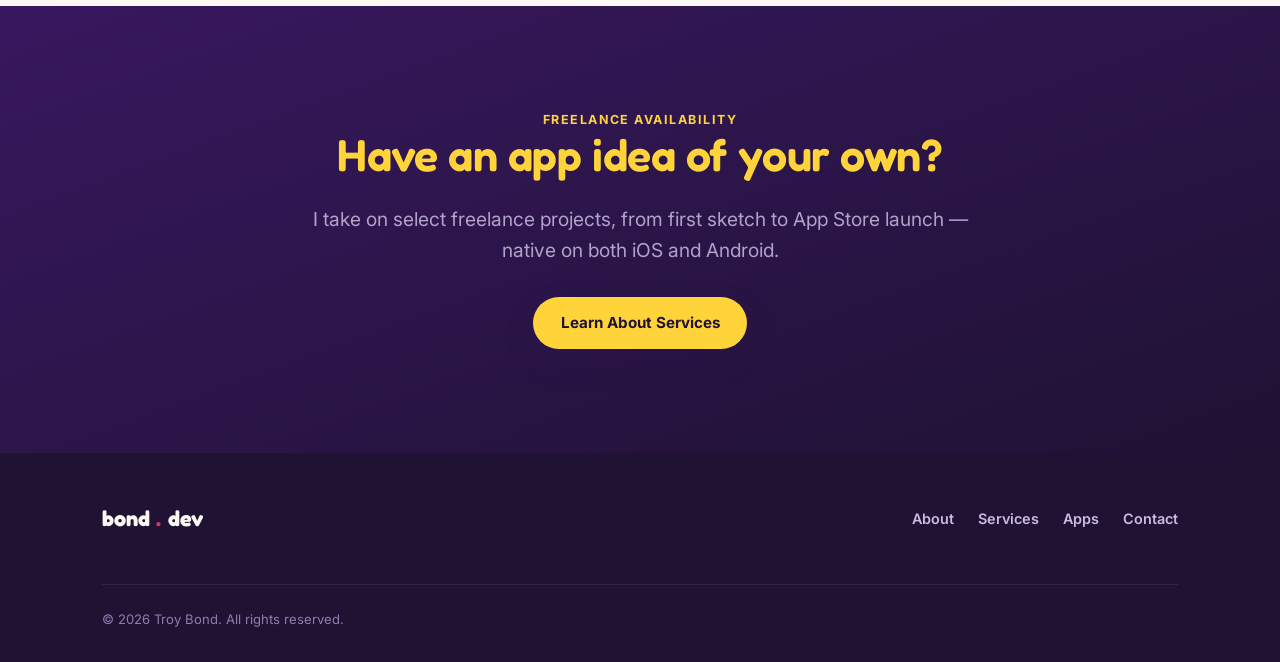
==== commit 8e2aba93: "Update index.html" ====
--- a/index.html
+++ b/index.html
@@ -45,7 +45,7 @@
     <p class="eyebrow">What I've Built</p>
     <h2 class="mb-4">Four apps, four different problems solved.</h2>
 
-    <div class="feature-grid" style="grid-template-columns: repeat(auto-fit, minmax(200px, 1fr));">
+    <div class="feature-grid" style="grid-template-columns: repeat(2, 1fr);">
 
       <a href="buckwood-connect.html" class="card app-card">
         <div class="stamp stamp--app">🏕️</div>
--- a/css/style.css
+++ b/css/style.css
@@ -374,15 +374,19 @@
 }
 
 .app-card-img-wrap {
-  height: 170px;
+  height: 160px;
   width: 100%;
+  background: #ecedf2;
+  display: flex;
+  align-items: center;
+  justify-content: center;
 }
 
 .app-card-img {
   width: 100%;
   height: 100%;
   display: block;
-  object-fit: cover;
+  object-fit: contain;
   object-position: center;
 }
 
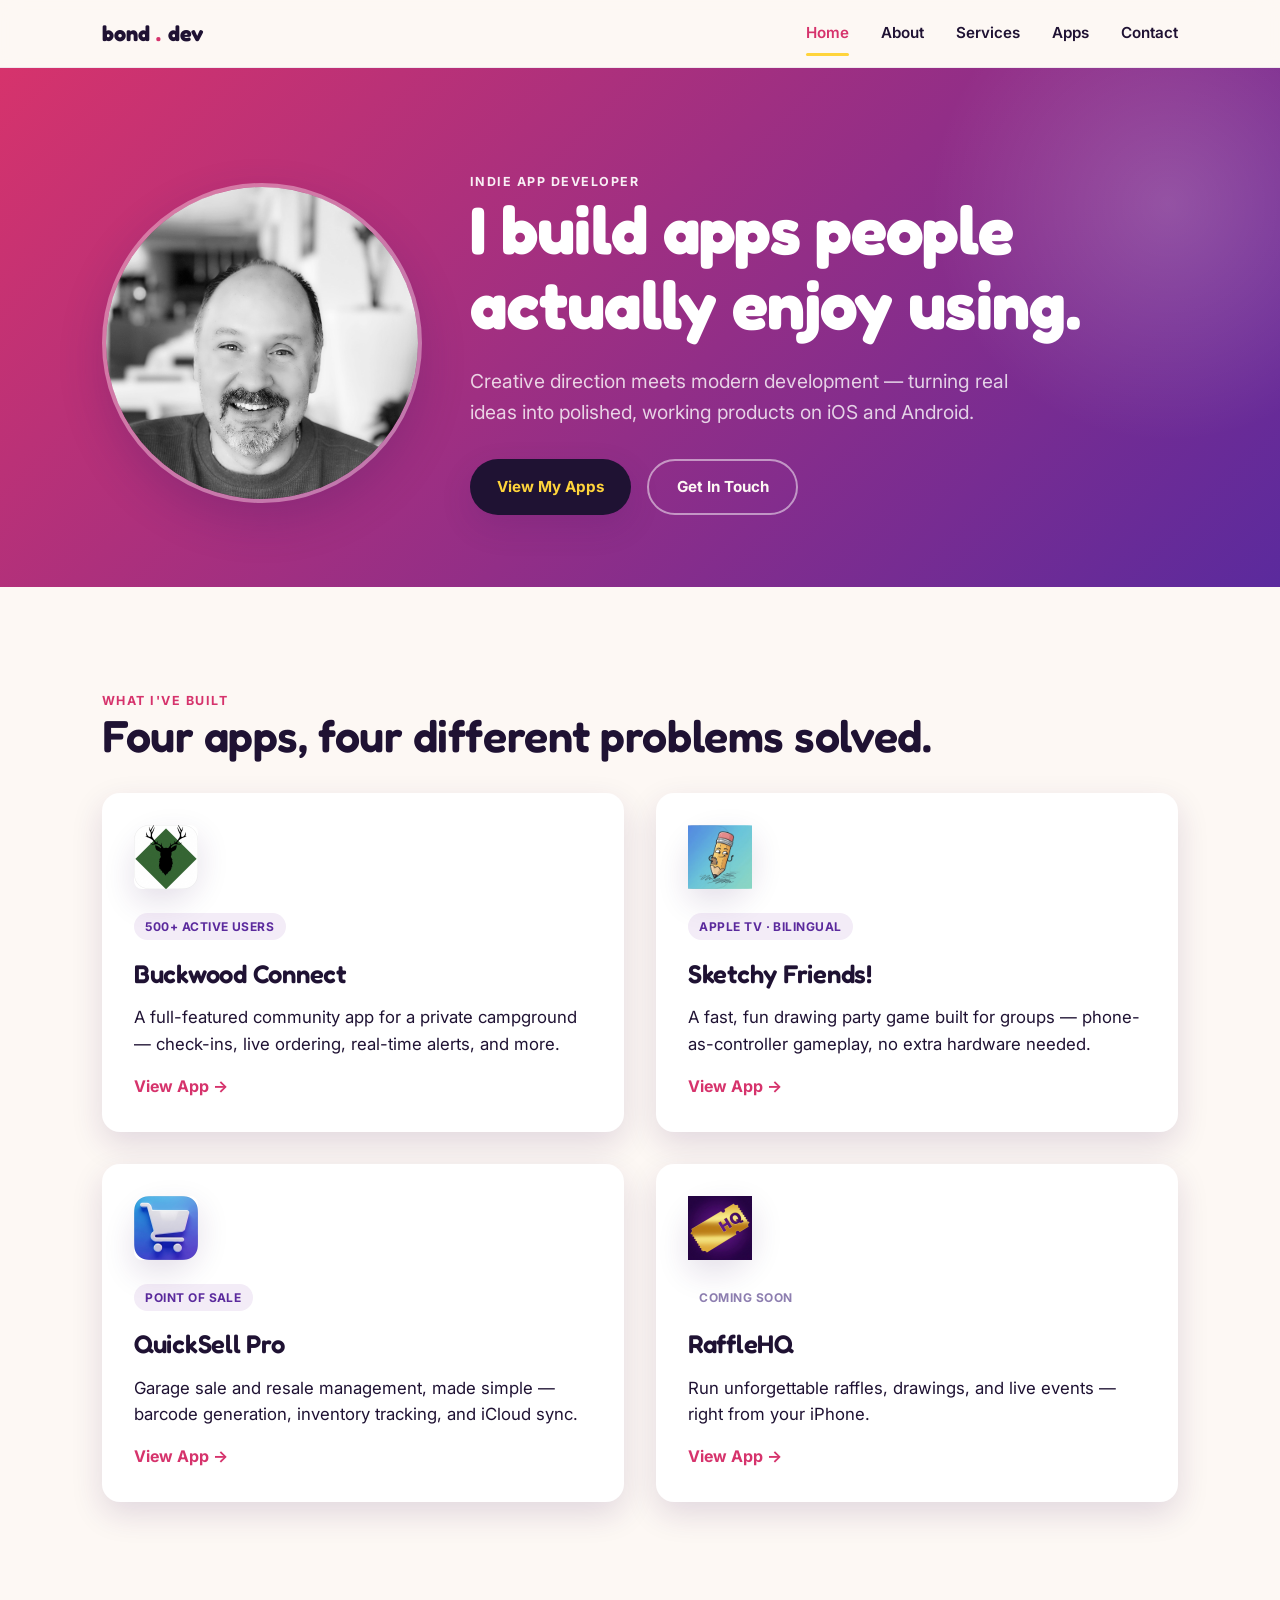
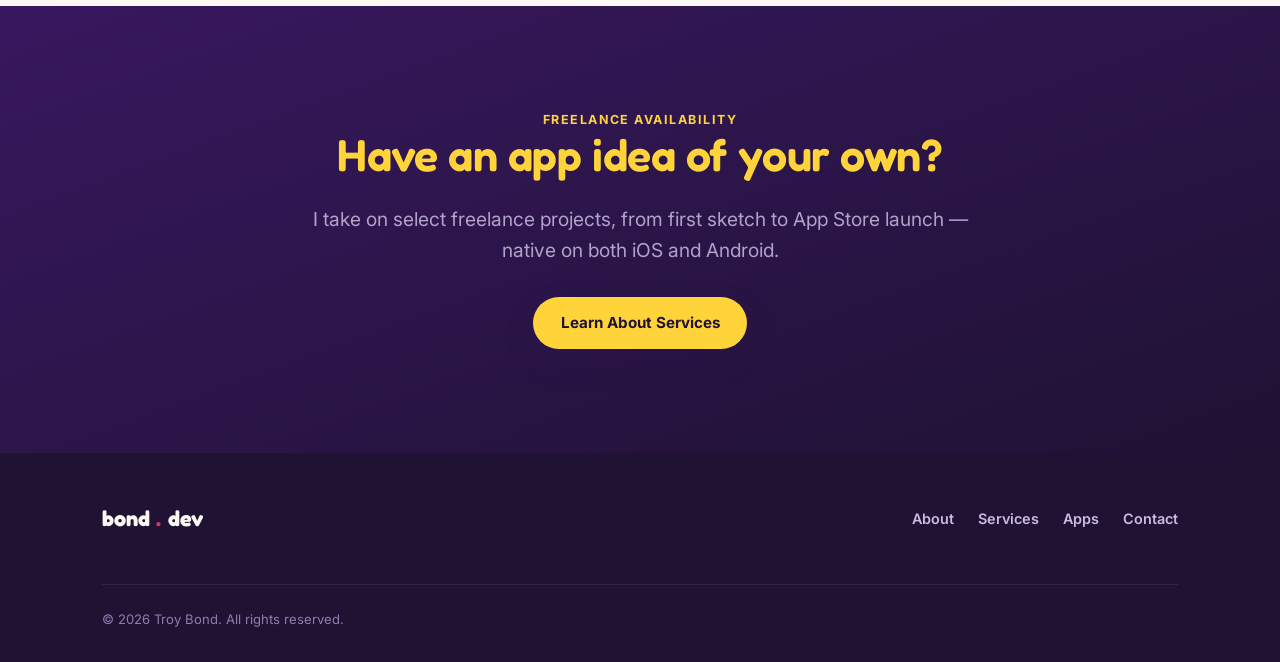
==== commit b27d4417: "Update index.html" ====
--- a/index.html
+++ b/index.html
@@ -48,7 +48,7 @@
     <div class="feature-grid" style="grid-template-columns: repeat(2, 1fr);">
 
       <a href="buckwood-connect.html" class="card app-card">
-        <div class="stamp stamp--app">🏕️</div>
+        <div class="stamp stamp--app"><img src="images/bc-icon.png" alt="Buckwood Connect icon"></div>
         <span class="tag">500+ Active Users</span>
         <h3>Buckwood Connect</h3>
         <p>A full-featured community app for a private campground — check-ins, live ordering, real-time alerts, and more.</p>
@@ -56,7 +56,7 @@
       </a>
 
       <a href="sketchy-friends.html" class="card app-card">
-        <div class="stamp stamp--app">🎨</div>
+        <div class="stamp stamp--app"><img src="images/sf-icon.png" alt="Sketchy Friends! icon"></div>
         <span class="tag">Apple TV · Bilingual</span>
         <h3>Sketchy Friends!</h3>
         <p>A fast, fun drawing party game built for groups — phone-as-controller gameplay, no extra hardware needed.</p>
@@ -64,7 +64,7 @@
       </a>
 
       <a href="quicksell-pro.html" class="card app-card">
-        <div class="stamp stamp--app">🏷️</div>
+        <div class="stamp stamp--app"><img src="images/qsp-icon.png" alt="QuickSell Pro icon"></div>
         <span class="tag">Point of Sale</span>
         <h3>QuickSell Pro</h3>
         <p>Garage sale and resale management, made simple — barcode generation, inventory tracking, and iCloud sync.</p>
@@ -72,7 +72,7 @@
       </a>
 
       <a href="rafflehq.html" class="card app-card">
-        <div class="stamp stamp--app">🎟️</div>
+        <div class="stamp stamp--app"><img src="images/rhq-icon.png" alt="RaffleHQ icon"></div>
         <span class="tag tag--soon">Coming Soon</span>
         <h3>RaffleHQ</h3>
         <p>Run unforgettable raffles, drawings, and live events — right from your iPhone.</p>
--- a/css/style.css
+++ b/css/style.css
@@ -636,7 +636,8 @@
   margin-bottom: var(--sp-2);
 }
 
-.app-header .stamp--app { width: 80px; height: 80px; font-size: 2rem; }
+.app-header .stamp--app { width: 80px; height: 80px; font-size: 2rem; overflow: hidden; padding: 0; }
+.stamp--app img { width: 100%; height: 100%; object-fit: cover; display: block; }
 
 .pending-badge {
   display: inline-flex;
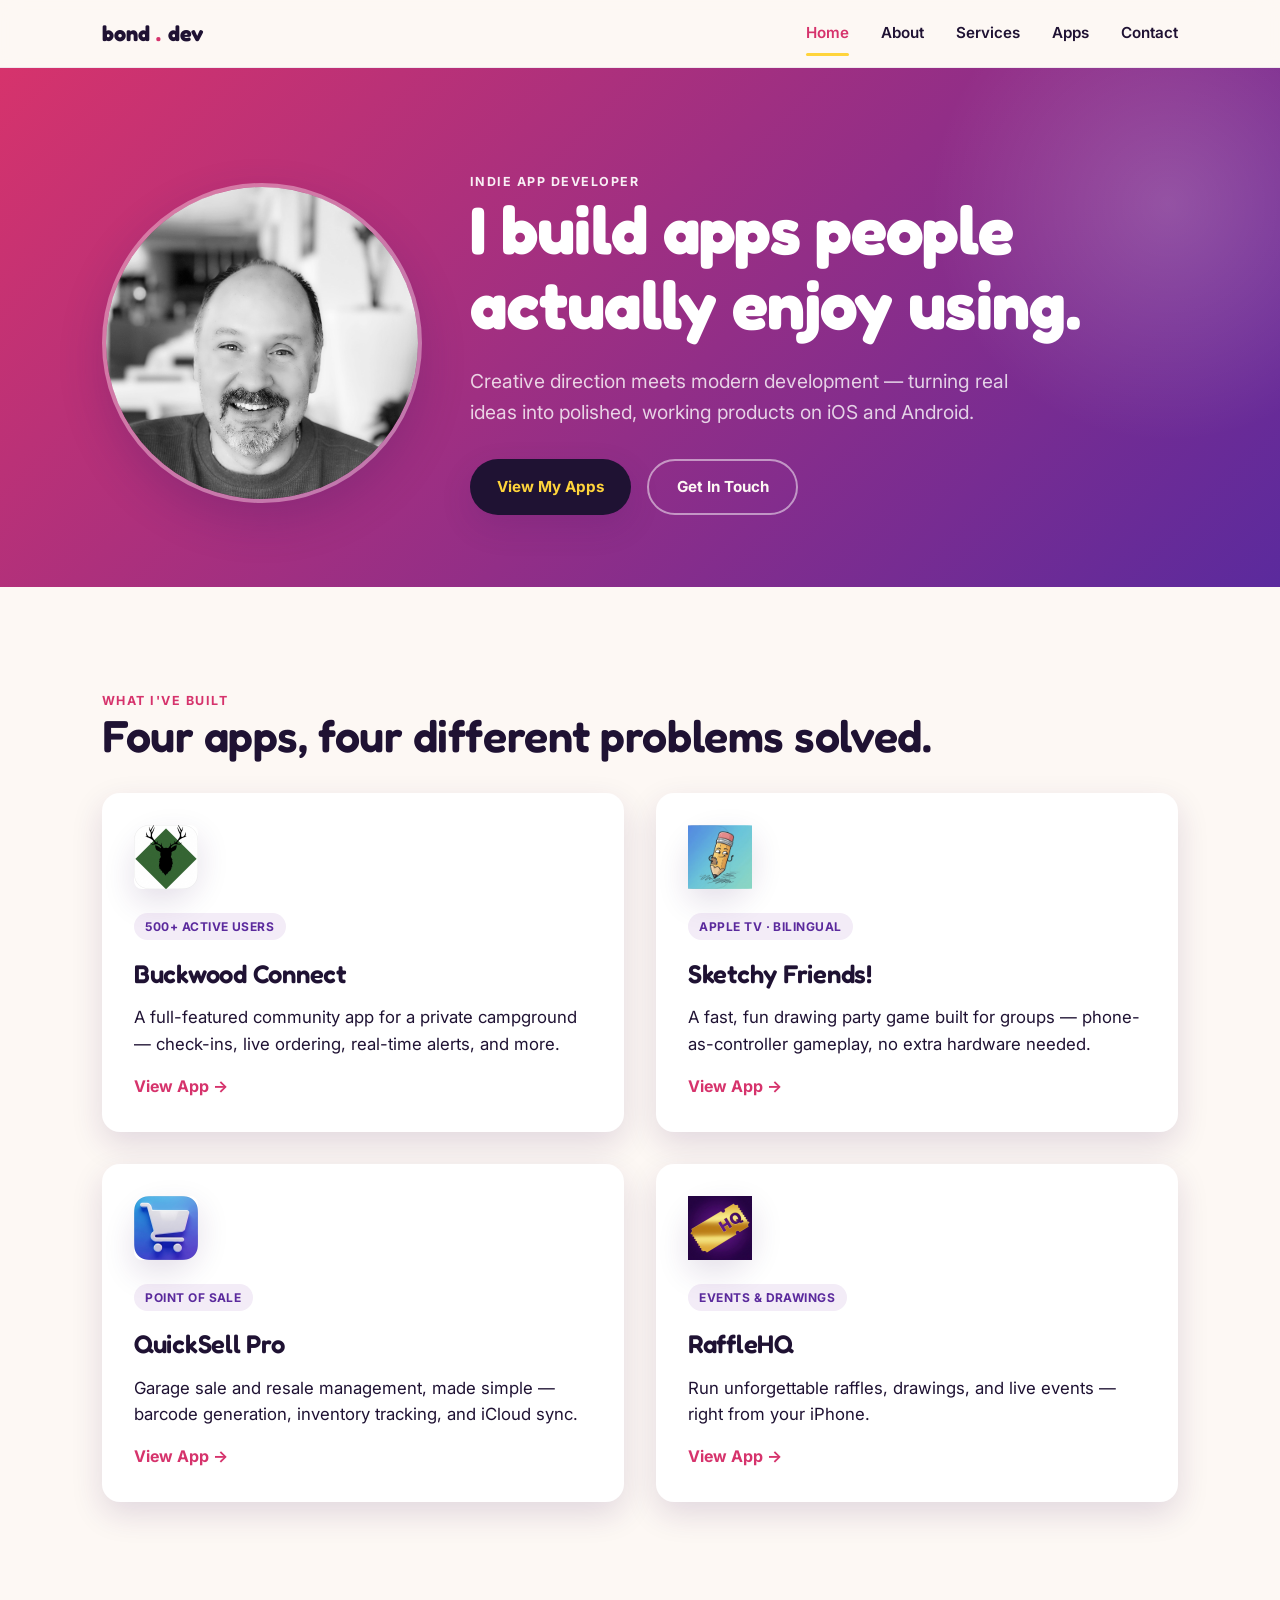
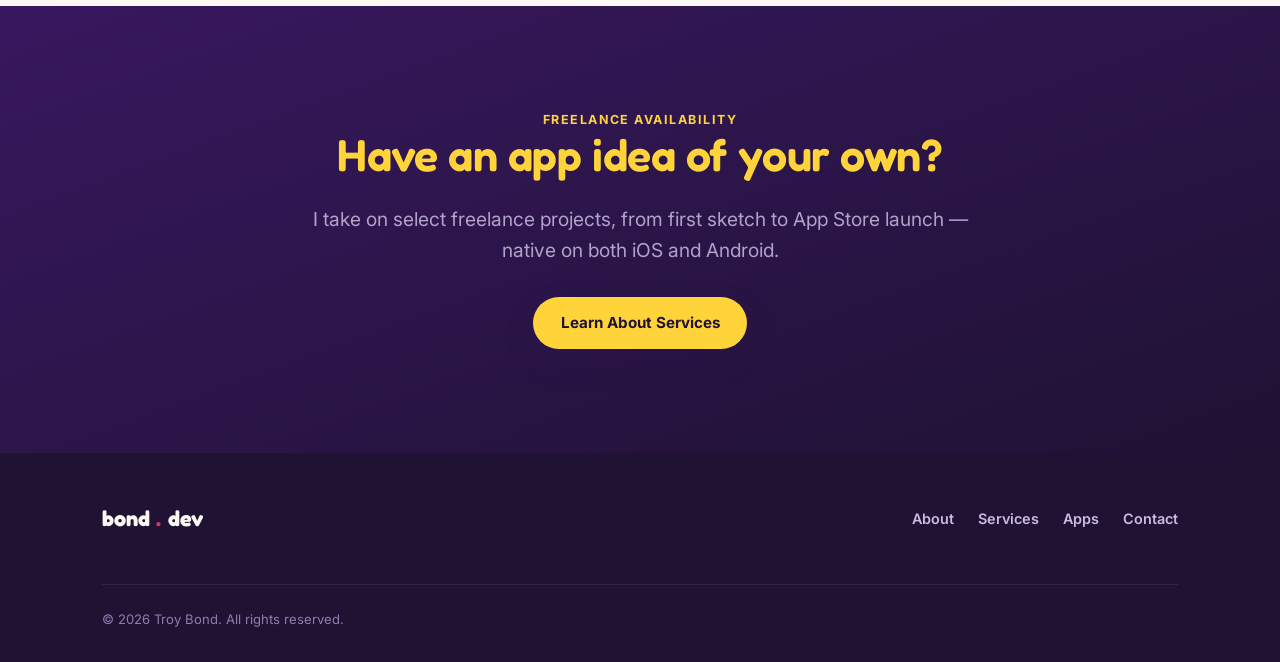
==== commit 843a9b29: "RaffleHQ live: add App Store links, remove Coming Soon" ====
--- a/index.html
+++ b/index.html
@@ -73,7 +73,7 @@
 
       <a href="rafflehq.html" class="card app-card">
         <div class="stamp stamp--app"><img src="images/rhq-icon.png" alt="RaffleHQ icon"></div>
-        <span class="tag tag--soon">Coming Soon</span>
+        <span class="tag">Events &amp; Drawings</span>
         <h3>RaffleHQ</h3>
         <p>Run unforgettable raffles, drawings, and live events — right from your iPhone.</p>
         <span style="font-weight:700; color: var(--magenta);">View App →</span>
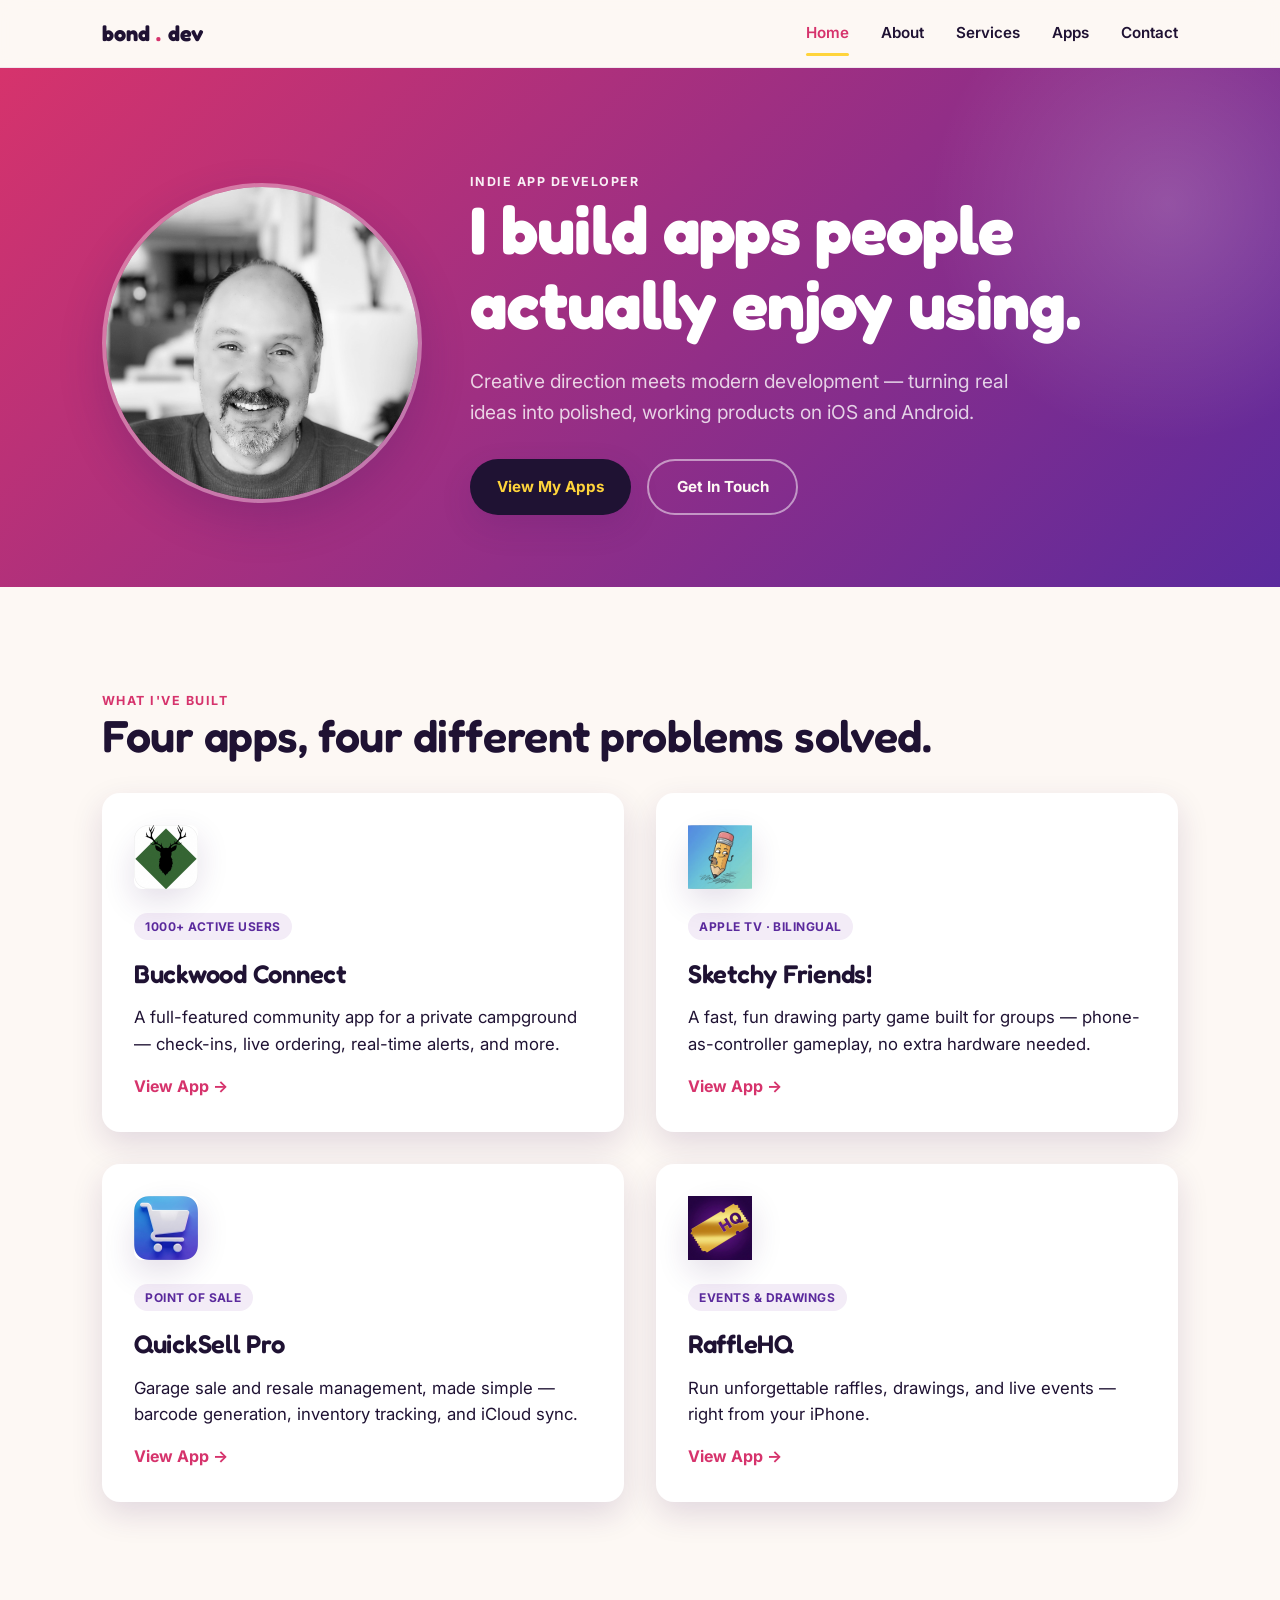
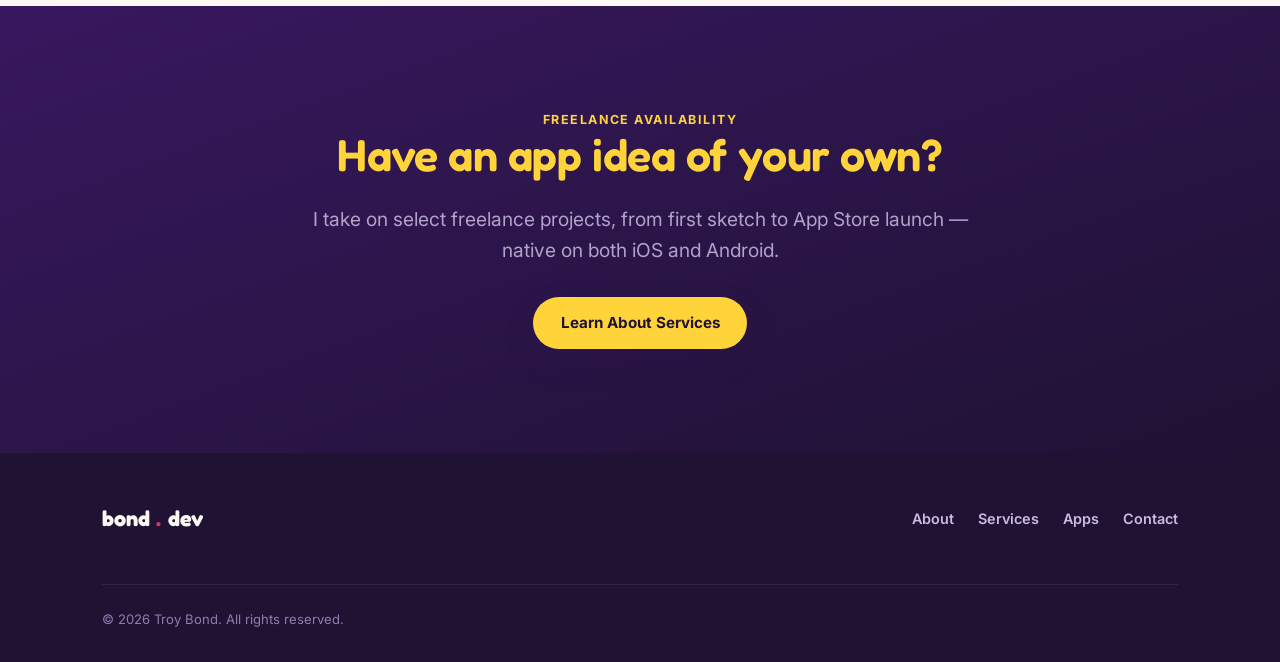
==== commit fed2a10e: "Add RaffleHQ Google Play link, bump Buckwood Connect to 1000+ users RaffleHQ is now live on Google P" ====
--- a/index.html
+++ b/index.html
@@ -49,7 +49,7 @@
 
       <a href="buckwood-connect.html" class="card app-card">
         <div class="stamp stamp--app"><img src="images/bc-icon.png" alt="Buckwood Connect icon"></div>
-        <span class="tag">500+ Active Users</span>
+        <span class="tag">1000+ Active Users</span>
         <h3>Buckwood Connect</h3>
         <p>A full-featured community app for a private campground — check-ins, live ordering, real-time alerts, and more.</p>
         <span style="font-weight:700; color: var(--magenta);">View App →</span>
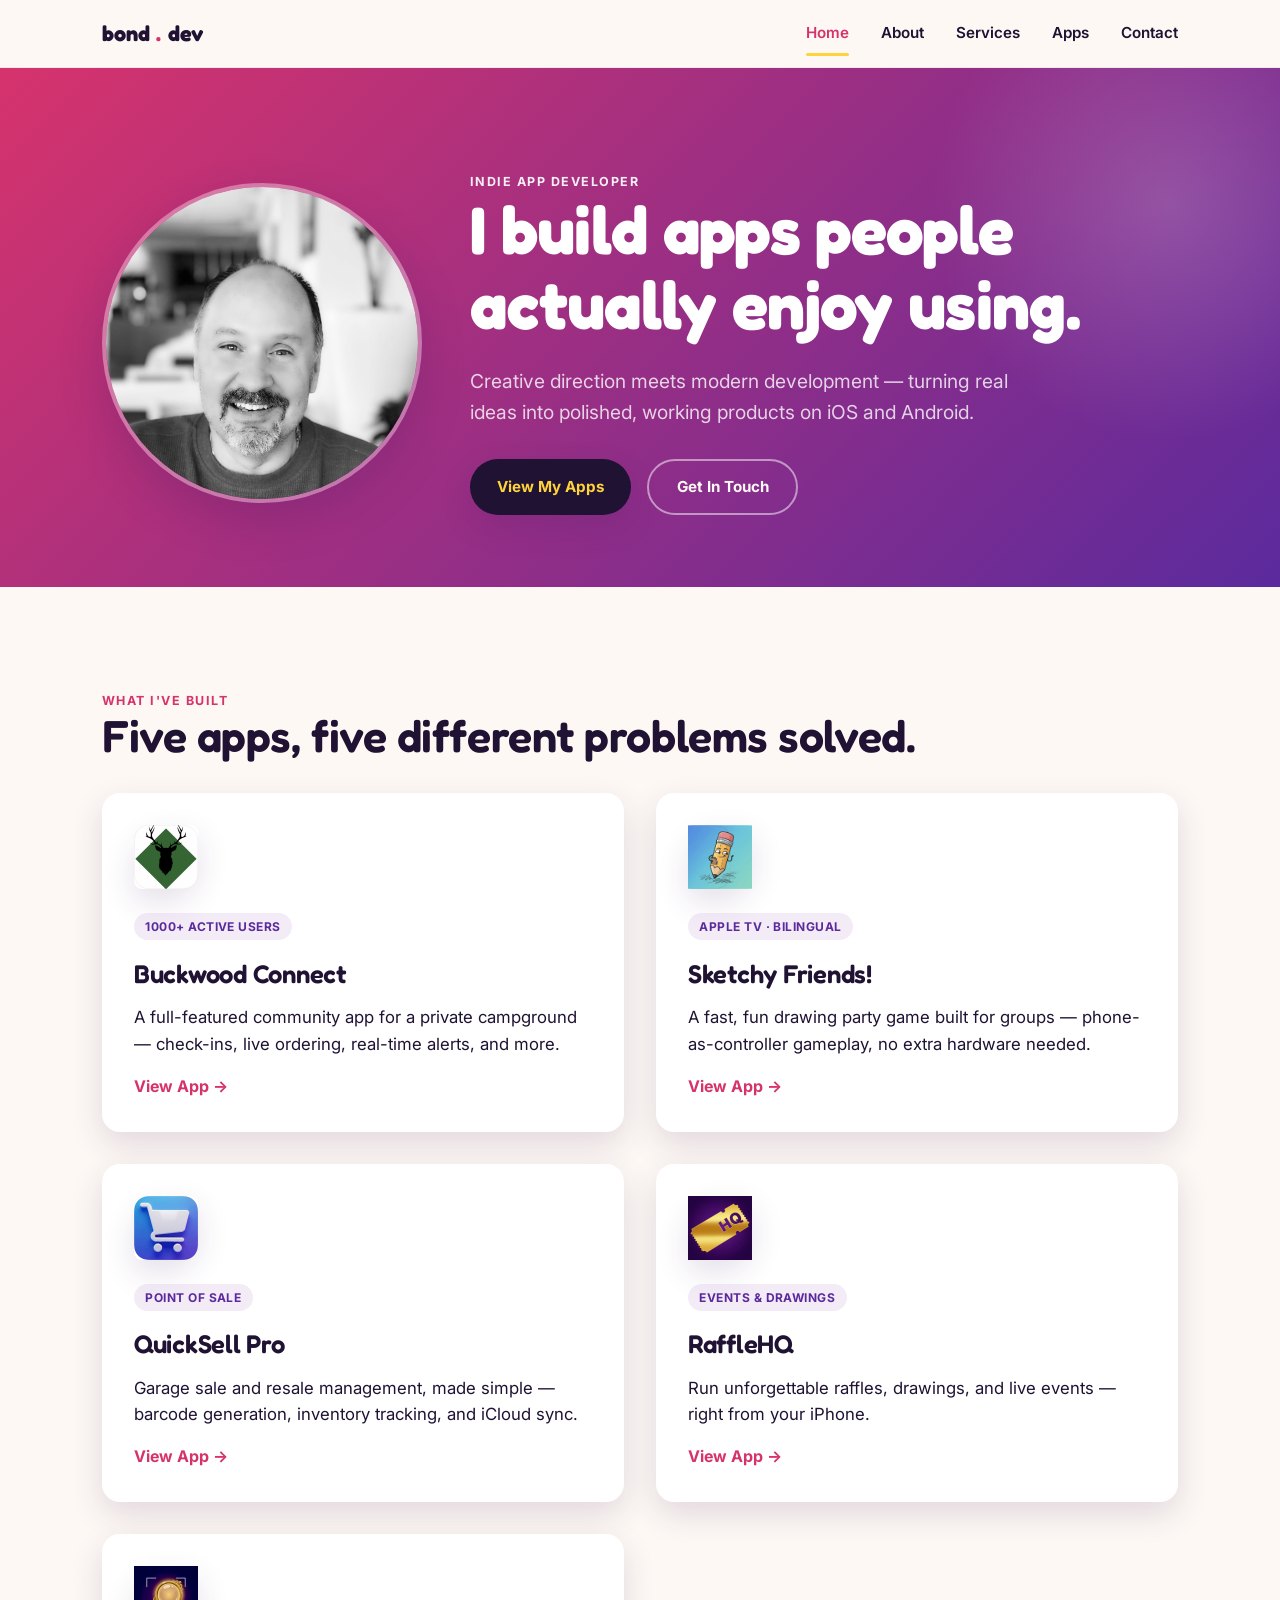
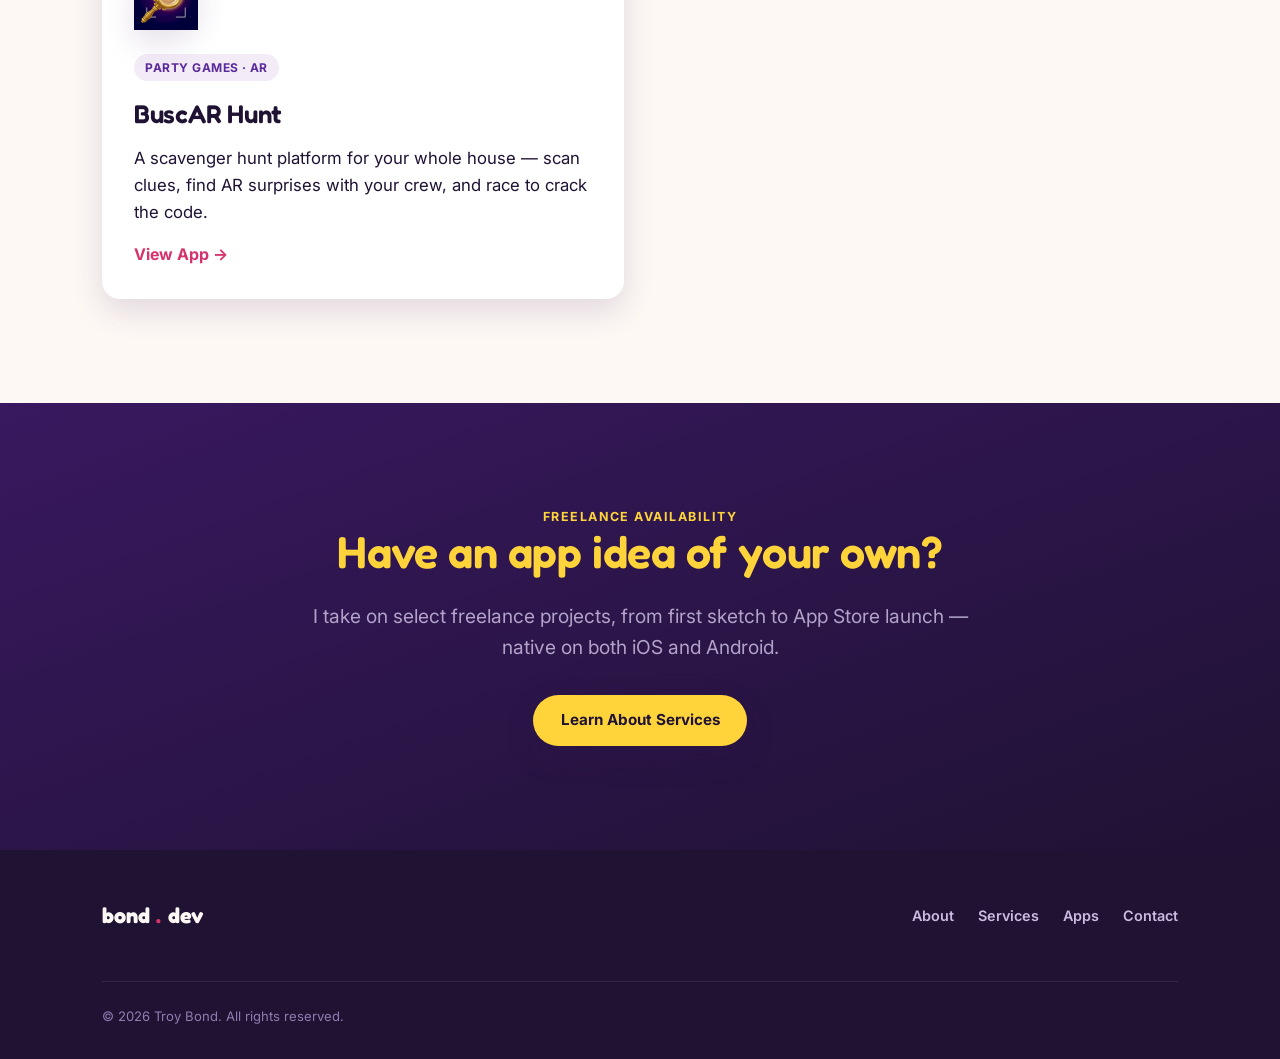
==== commit 6e8e1325: "Add BuscAR Hunt page, Quick Start and Full Guide New buscar-hunt.html app page, BuscAR Hunt cards on" ====
--- a/index.html
+++ b/index.html
@@ -43,7 +43,7 @@
 <section class="section">
   <div class="wrap">
     <p class="eyebrow">What I've Built</p>
-    <h2 class="mb-4">Four apps, four different problems solved.</h2>
+    <h2 class="mb-4">Five apps, five different problems solved.</h2>
 
     <div class="feature-grid" style="grid-template-columns: repeat(2, 1fr);">
 
@@ -79,6 +79,14 @@
         <span style="font-weight:700; color: var(--magenta);">View App →</span>
       </a>
 
+      <a href="buscar-hunt.html" class="card app-card">
+        <div class="stamp stamp--app"><img src="images/bh-icon.png" alt="BuscAR Hunt icon"></div>
+        <span class="tag">Party Games · AR</span>
+        <h3>BuscAR Hunt</h3>
+        <p>A scavenger hunt platform for your whole house — scan clues, find AR surprises with your crew, and race to crack the code.</p>
+        <span style="font-weight:700; color: var(--magenta);">View App →</span>
+      </a>
+
     </div>
   </div>
 </section>
